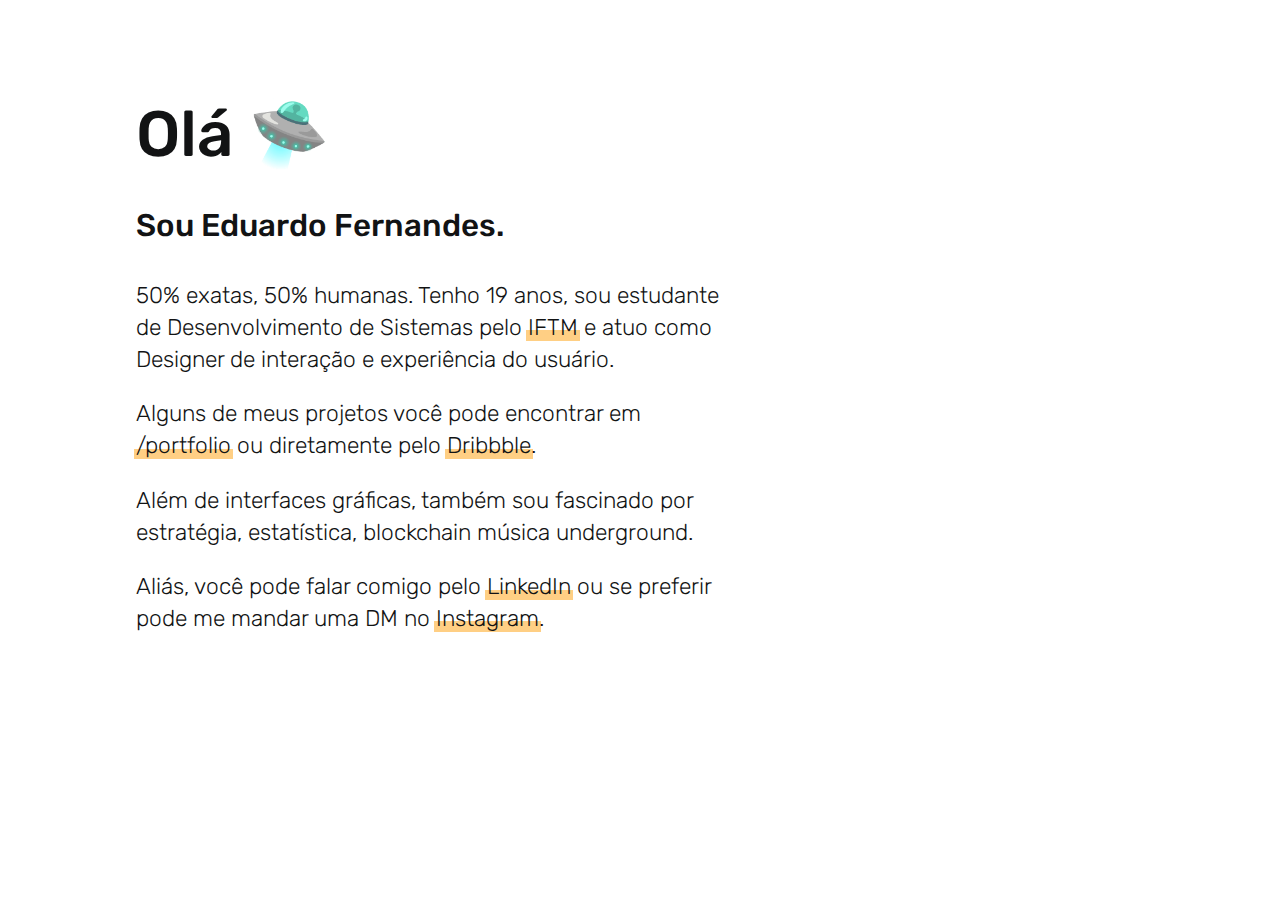
==== index.html @ 92092653 "Ser ou não ser? Eis a questão" ====
<!DOCTYPE html>
<html lang="pt-BR">

<head>
  <meta charset="UTF-8" />

  <title>Eduardo Fernandes — Designer de Produtos Digitais</title>
  <meta name="title" content="Eduardo Fernandes — Designer de Produtos Digitais">
  <meta name="description"
    content="Jovem Freelancer de UX/UI em Uberaba - MG. Quer saber mais sobre mim e como eu poso agregar em seu projeto de tecnologia?">

  <!-- Facebook -->
  <meta property="og:type" content="website">
  <meta property="og:url" content="https://frontedu.me/">
  <meta property="og:title" content="Eduardo Fernandes — Designer de Produtos Digitais">
  <meta property="og:description"
    content="Jovem Freelancer de UX/UI em Uberaba - MG. Quer saber mais sobre mim e como eu poso agregar em seu projeto de tecnologia?">
  <meta property="og:image" content="https://frontedu.me/assets/img/preview.png">

  <!-- Twitter -->
  <meta property="twitter:card" content="summary_large_image">
  <meta property="twitter:url" content="https://frontedu.me/">
  <meta property="twitter:title" content="Eduardo Fernandes — Designer de Produtos Digitais">
  <meta property="twitter:description"
    content="Jovem Freelancer de UX/UI em Uberaba - MG. Quer saber mais sobre mim e como eu poso agregar em seu projeto de tecnologia?">
  <meta property="twitter:image" content="https://frontedu.me/assets/img/preview.png">

  <link rel="icon" href="assets/favicon.ico" type="image/ico" />
  <meta name="viewport" content="width=device-width, initial-scale=1" />
  <meta http-equiv="X-UA-Compatible" content="IE=edge" />

  <style>
    @import url("https://fonts.googleapis.com/css2?family=Rubik:wght@300;500;700&display=swap");

    body {
      font-family: "Rubik", -apple-system, BlinkMacSystemFont, "Segoe UI", Roboto, Ubuntu, Cantarell, "Open Sans", sans-serif;
      font-size: calc(10px + 0.33vw);
      -webkit-font-smoothing: antialiased;
      padding: 5vh 10vw;
      color: #121314;
    }

    h1 {
      font-size: 4.5em;
      font-weight: 500;
      margin-bottom: 0;
    }

    h2 {
      font-weight: 500;
      font-size: 2.2em;
      line-height: 1.8;
    }

    p {
      font-size: 1.6em;
      font-weight: 300;
      line-height: 1.4;
      max-width: 26em;
    }

    a {
      text-decoration: none;
      color: #121314;
      position: relative;
    }

    a:after {
      content: "";
      position: absolute;
      z-index: -1;
      top: 60%;
      left: -0.1em;
      right: -0.1em;
      bottom: 0;
      transition: top 125ms cubic-bezier(0, 0.8, 0.13, 1);
      background-color: rgba(255, 159, 10, 0.5);
    }

    a:hover:after {
      top: 0%;
    }

    ::selection {
      background: rgba(255, 159, 10, 0.5);
      color: #000000;
    }

    ::-moz-selection {
      background: rgba(255, 159, 10, 0.5);
      color: #000000;
    }
  </style>

</head>

<body>
  <header>
    <h1>Olá 🛸</h1>
    <h2>
      Sou Eduardo Fernandes.
    </h2>
  </header>
  <main>
    <p>
      50% exatas, 50% humanas. Tenho 19 anos, sou estudante de Desenvolvimento de Sistemas pelo <a
        href="https://iftm.edu.br/uraparquetecnologico/cursos/graduacao-presencial/ads/matriz-curricular/"
        target="_blank">IFTM</a> e atuo como Designer de interação e experiência do usuário.
    </p>
    <p>Alguns de meus projetos você pode encontrar em <a href="portfolio.html">/portfolio</a> ou diretamente pelo <a
        target="blank" href="https://dribbble.com/frontedu">Dribbble</a>.</p>
    <p>
      Além de interfaces gráficas, também sou fascinado por estratégia, estatística, blockchain música underground.
    </p>
  </main>
  <footer>
    <p>Aliás, você pode falar comigo pelo <a href="https://br.linkedin.com/in/frontedu" target="_blank">LinkedIn</a> ou
      se preferir pode me mandar uma DM no <a href="https://instagram.com/frontedu" target="_blank">Instagram</a>.</p>
  </footer>
</body>

</html>
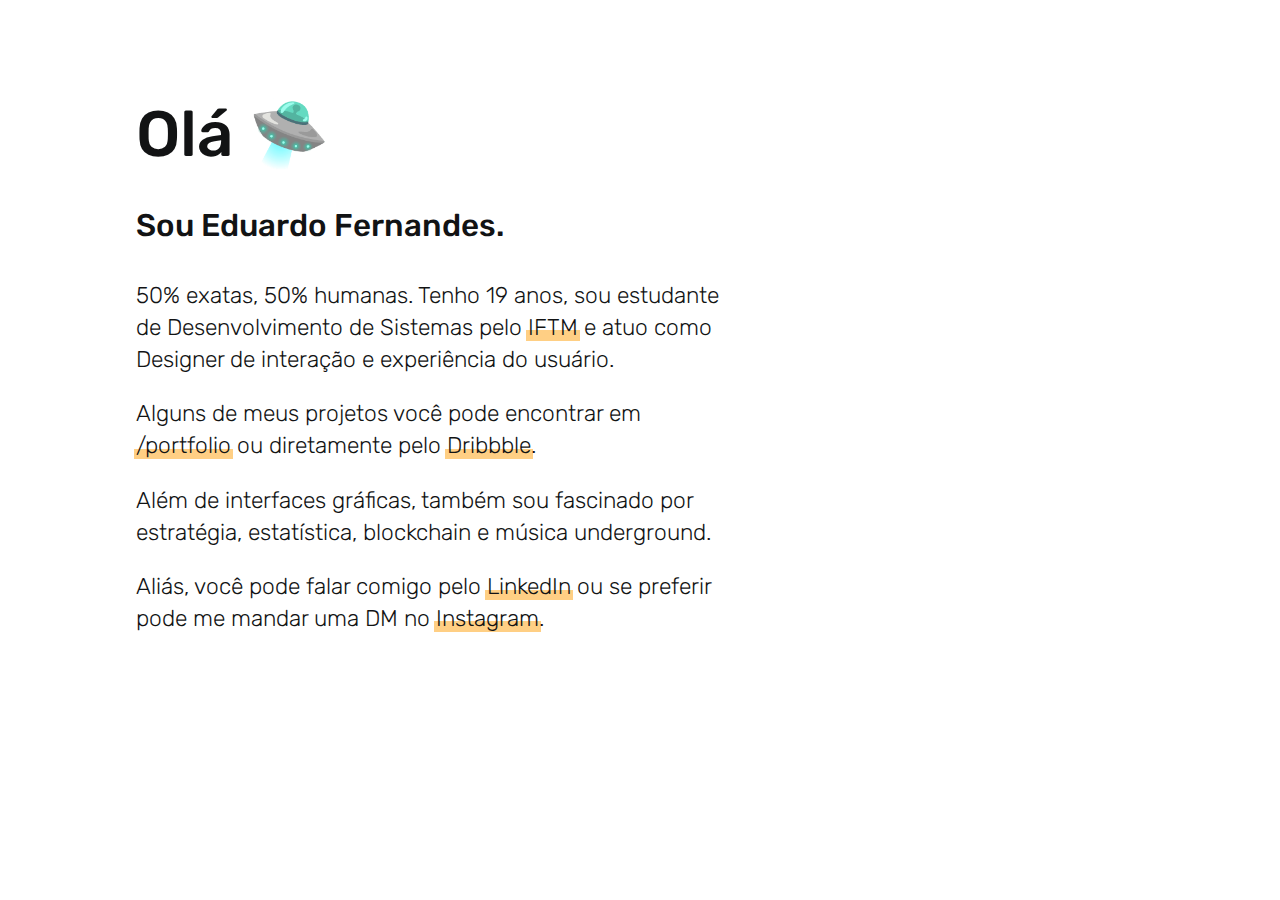
==== commit 25c6a5d6: "Update index.html" ====
--- a/index.html
+++ b/index.html
@@ -110,7 +110,7 @@
     <p>Alguns de meus projetos você pode encontrar em <a href="portfolio.html">/portfolio</a> ou diretamente pelo <a
         target="blank" href="https://dribbble.com/frontedu">Dribbble</a>.</p>
     <p>
-      Além de interfaces gráficas, também sou fascinado por estratégia, estatística, blockchain música underground.
+      Além de interfaces gráficas, também sou fascinado por estratégia, estatística, blockchain e música underground.
     </p>
   </main>
   <footer>
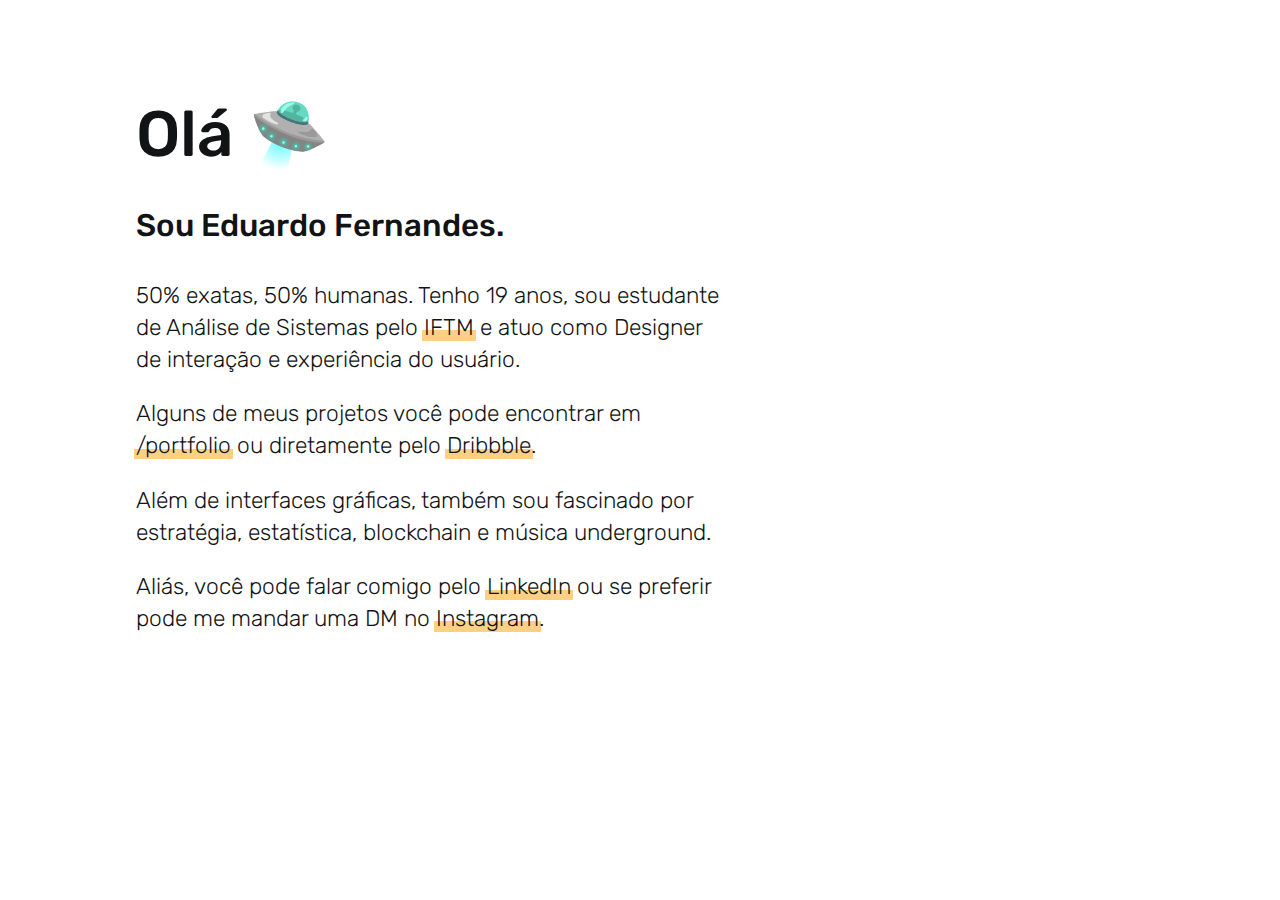
==== commit 6ff4e3ca: "texto" ====
--- a/index.html
+++ b/index.html
@@ -103,7 +103,7 @@
   </header>
   <main>
     <p>
-      50% exatas, 50% humanas. Tenho 19 anos, sou estudante de Desenvolvimento de Sistemas pelo <a
+      50% exatas, 50% humanas. Tenho 19 anos, sou estudante de Análise de Sistemas pelo <a
         href="https://iftm.edu.br/uraparquetecnologico/cursos/graduacao-presencial/ads/matriz-curricular/"
         target="_blank">IFTM</a> e atuo como Designer de interação e experiência do usuário.
     </p>
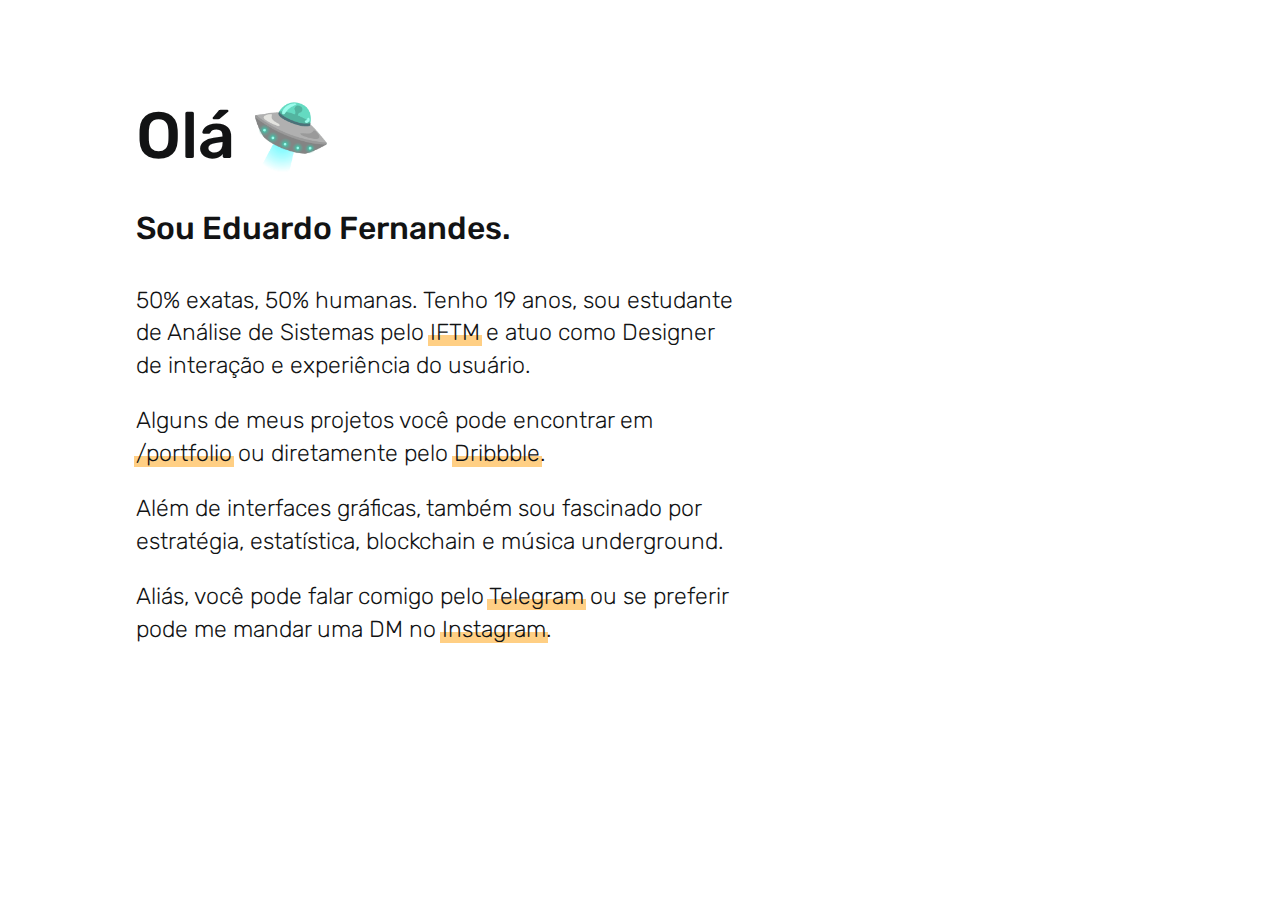
==== commit a7419183: "Novos links" ====
--- a/index.html
+++ b/index.html
@@ -34,7 +34,7 @@
 
     body {
       font-family: "Rubik", -apple-system, BlinkMacSystemFont, "Segoe UI", Roboto, Ubuntu, Cantarell, "Open Sans", sans-serif;
-      font-size: calc(10px + 0.33vw);
+      font-size: calc(10px + 0.35vw);
       -webkit-font-smoothing: antialiased;
       padding: 5vh 10vw;
       color: #121314;
@@ -73,7 +73,7 @@
       left: -0.1em;
       right: -0.1em;
       bottom: 0;
-      transition: top 125ms cubic-bezier(0, 0.8, 0.13, 1);
+      transition: top 175ms cubic-bezier(0, 0.8, 0.13, 1);
       background-color: rgba(255, 159, 10, 0.5);
     }
 
@@ -114,8 +114,8 @@
     </p>
   </main>
   <footer>
-    <p>Aliás, você pode falar comigo pelo <a href="https://br.linkedin.com/in/frontedu" target="_blank">LinkedIn</a> ou
-      se preferir pode me mandar uma DM no <a href="https://instagram.com/frontedu" target="_blank">Instagram</a>.</p>
+    <p>Aliás, você pode falar comigo pelo <a href="https://t.me/frontedu" target="_blank">Telegram</a> ou
+      se preferir pode me mandar uma DM no <a href="https://instagr.am/frontedu" target="_blank">Instagram</a>.</p>
   </footer>
 </body>
 
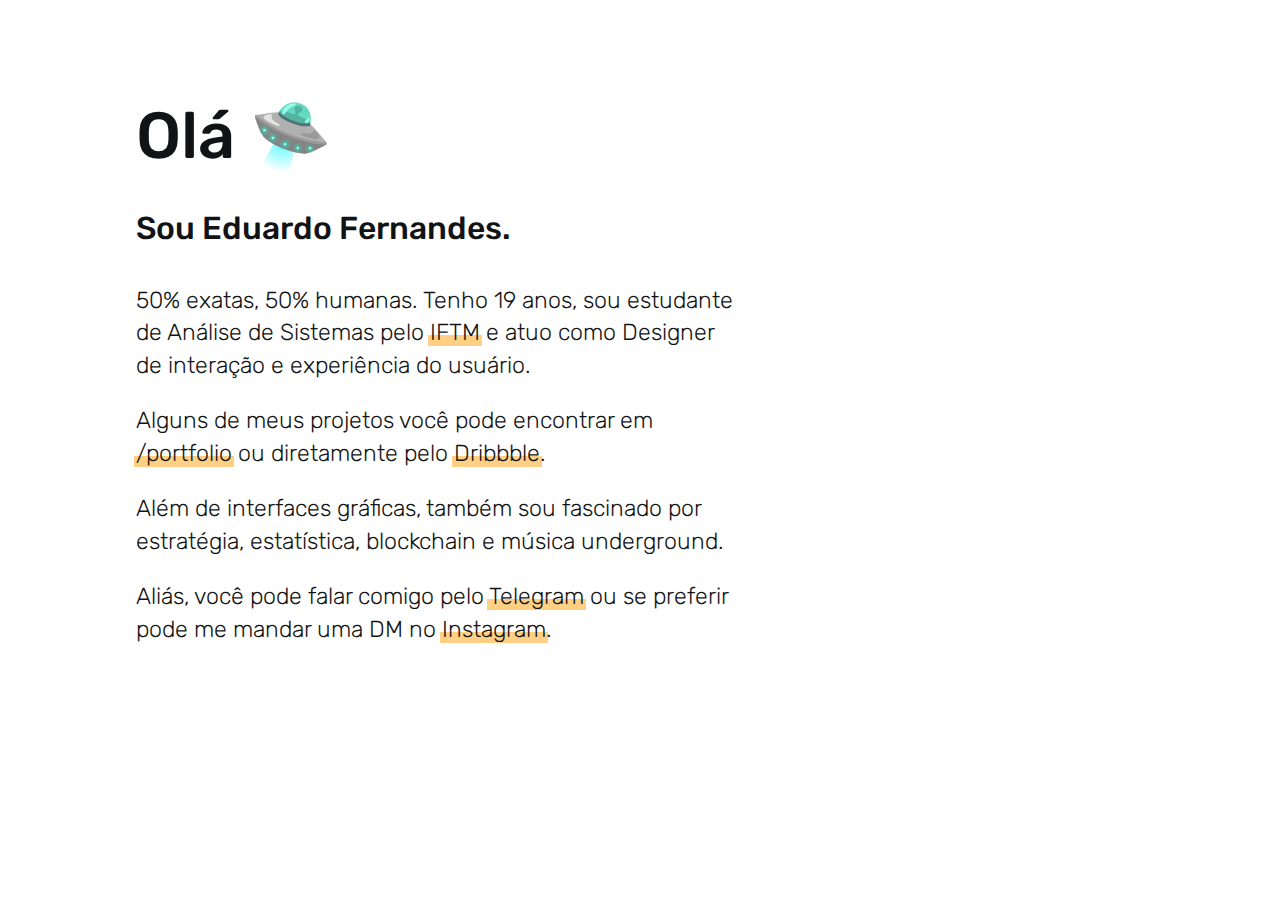
==== commit 50da06ad: ":))))" ====
--- a/index.html
+++ b/index.html
@@ -7,14 +7,14 @@
   <title>Eduardo Fernandes — Designer de Produtos Digitais</title>
   <meta name="title" content="Eduardo Fernandes — Designer de Produtos Digitais">
   <meta name="description"
-    content="Jovem Freelancer de UX/UI em Uberaba - MG. Quer saber mais sobre mim e como eu poso agregar em seu projeto de tecnologia?">
+    content="Jovem de UX/UI e ADS em Uberaba. Quer saber mais sobre mim e como eu agrego em um projeto de sistemas?">
 
   <!-- Facebook -->
   <meta property="og:type" content="website">
   <meta property="og:url" content="https://frontedu.me/">
   <meta property="og:title" content="Eduardo Fernandes — Designer de Produtos Digitais">
   <meta property="og:description"
-    content="Jovem Freelancer de UX/UI em Uberaba - MG. Quer saber mais sobre mim e como eu poso agregar em seu projeto de tecnologia?">
+    content="Jovem de UX/UI e ADS em Uberaba. Quer saber mais sobre mim e como eu agrego em um projeto de sistemas?">
   <meta property="og:image" content="https://frontedu.me/assets/img/preview.png">
 
   <!-- Twitter -->
@@ -22,7 +22,7 @@
   <meta property="twitter:url" content="https://frontedu.me/">
   <meta property="twitter:title" content="Eduardo Fernandes — Designer de Produtos Digitais">
   <meta property="twitter:description"
-    content="Jovem Freelancer de UX/UI em Uberaba - MG. Quer saber mais sobre mim e como eu poso agregar em seu projeto de tecnologia?">
+    content="Jovem de UX/UI e ADS em Uberaba. Quer saber mais sobre mim e como eu agrego em um projeto de sistemas?">
   <meta property="twitter:image" content="https://frontedu.me/assets/img/preview.png">
 
   <link rel="icon" href="assets/favicon.ico" type="image/ico" />
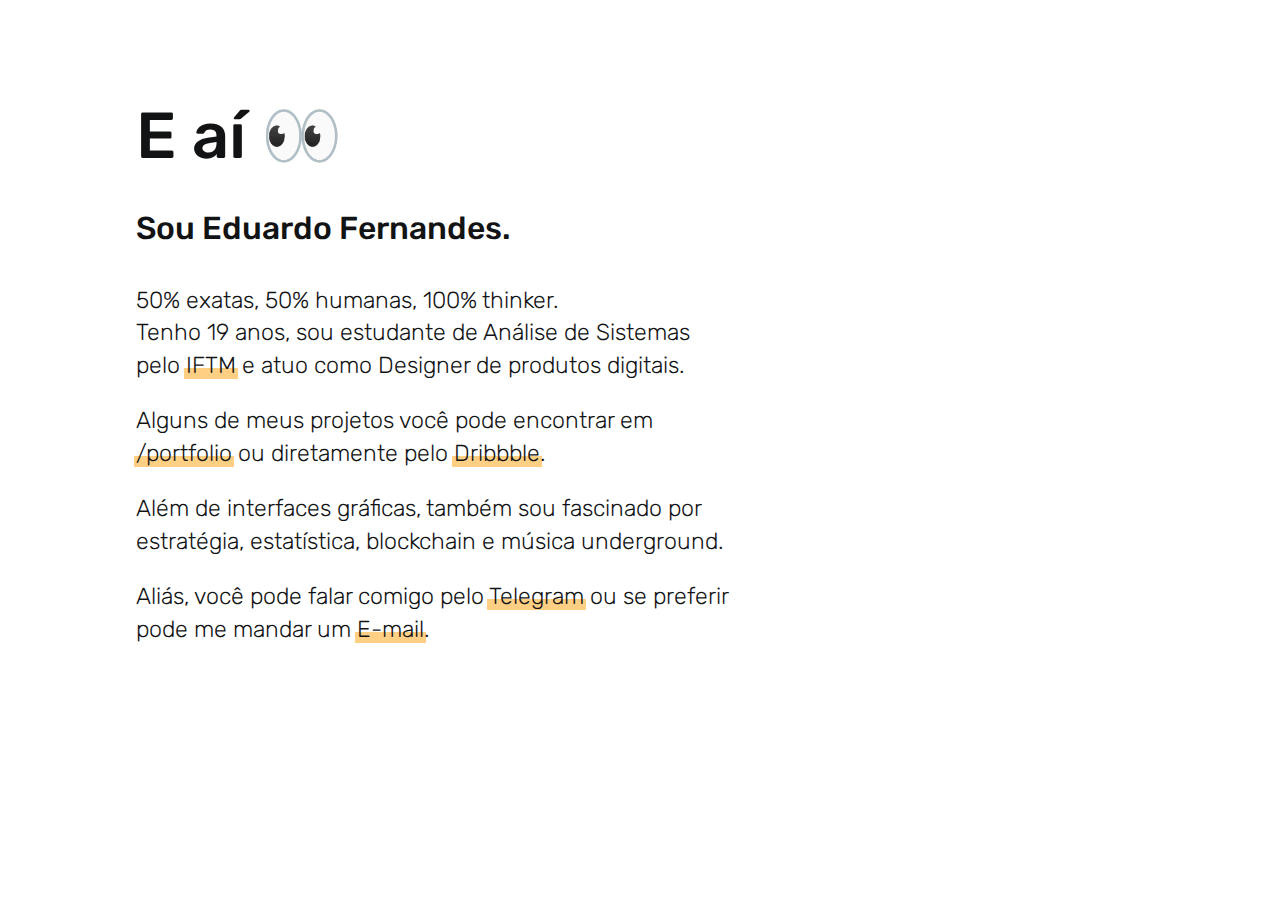
==== commit 9f62b254: "2.0? rsrs" ====
--- a/index.html
+++ b/index.html
@@ -96,16 +96,16 @@
 
 <body>
   <header>
-    <h1>Olá 🛸</h1>
+    <h1>E aí 👀</h1>
     <h2>
       Sou Eduardo Fernandes.
     </h2>
   </header>
   <main>
     <p>
-      50% exatas, 50% humanas. Tenho 19 anos, sou estudante de Análise de Sistemas pelo <a
+      50% exatas, 50% humanas, 100% thinker.<br>Tenho 19 anos, sou estudante de Análise de Sistemas pelo <a
         href="https://iftm.edu.br/uraparquetecnologico/cursos/graduacao-presencial/ads/matriz-curricular/"
-        target="_blank">IFTM</a> e atuo como Designer de interação e experiência do usuário.
+        target="_blank">IFTM</a> e atuo como Designer de produtos digitais.
     </p>
     <p>Alguns de meus projetos você pode encontrar em <a href="portfolio.html">/portfolio</a> ou diretamente pelo <a
         target="blank" href="https://dribbble.com/frontedu">Dribbble</a>.</p>
@@ -115,7 +115,7 @@
   </main>
   <footer>
     <p>Aliás, você pode falar comigo pelo <a href="https://t.me/frontedu" target="_blank">Telegram</a> ou
-      se preferir pode me mandar uma DM no <a href="https://instagr.am/frontedu" target="_blank">Instagram</a>.</p>
+      se preferir pode me mandar um <a href="mailto:eu@frontedu.me" target="_blank">E-mail</a>.</p>
   </footer>
 </body>
 
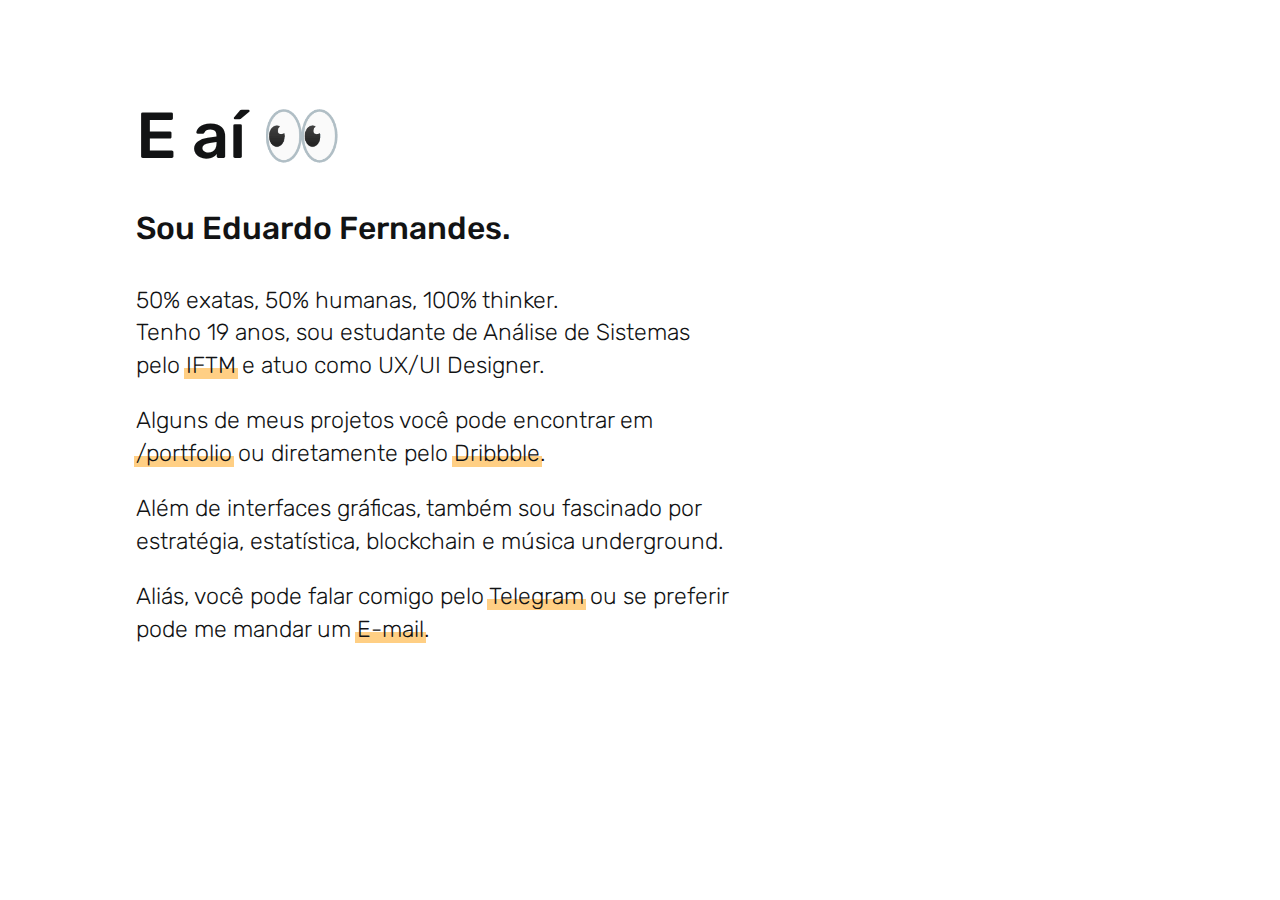
==== commit d0177192: "tic poc tic prey" ====
--- a/index.html
+++ b/index.html
@@ -4,25 +4,25 @@
 <head>
   <meta charset="UTF-8" />
 
-  <title>Eduardo Fernandes — Designer de Produtos Digitais</title>
-  <meta name="title" content="Eduardo Fernandes — Designer de Produtos Digitais">
+  <title>Eduardo Fernandes — Designer de interação</title>
+  <meta name="title" content="Eduardo Fernandes — Designer de Interação">
   <meta name="description"
-    content="Jovem de UX/UI e ADS em Uberaba. Quer saber mais sobre mim e como eu agrego em um projeto de sistemas?">
+    content="Estudioso de UX/UI cursando Sistemas em Uberaba. Se tem desafio tem a mim buscando solucioná-lo.">
 
   <!-- Facebook -->
   <meta property="og:type" content="website">
   <meta property="og:url" content="https://frontedu.me/">
-  <meta property="og:title" content="Eduardo Fernandes — Designer de Produtos Digitais">
+  <meta property="og:title" content="Designer de Interação">
   <meta property="og:description"
-    content="Jovem de UX/UI e ADS em Uberaba. Quer saber mais sobre mim e como eu agrego em um projeto de sistemas?">
+    content="Estudioso de UX/UI cursando Sistemas em Uberaba. Se tem desafio tem a mim buscando solucioná-lo.">
   <meta property="og:image" content="https://frontedu.me/assets/img/preview.png">
 
   <!-- Twitter -->
   <meta property="twitter:card" content="summary_large_image">
   <meta property="twitter:url" content="https://frontedu.me/">
-  <meta property="twitter:title" content="Eduardo Fernandes — Designer de Produtos Digitais">
+  <meta property="twitter:title" content="Designer de Interação">
   <meta property="twitter:description"
-    content="Jovem de UX/UI e ADS em Uberaba. Quer saber mais sobre mim e como eu agrego em um projeto de sistemas?">
+    content="Estudioso de UX/UI cursando Sistemas em Uberaba. Se tem desafio tem a mim buscando solucioná-lo.">
   <meta property="twitter:image" content="https://frontedu.me/assets/img/preview.png">
 
   <link rel="icon" href="assets/favicon.ico" type="image/ico" />
@@ -105,7 +105,7 @@
     <p>
       50% exatas, 50% humanas, 100% thinker.<br>Tenho 19 anos, sou estudante de Análise de Sistemas pelo <a
         href="https://iftm.edu.br/uraparquetecnologico/cursos/graduacao-presencial/ads/matriz-curricular/"
-        target="_blank">IFTM</a> e atuo como Designer de produtos digitais.
+        target="_blank">IFTM</a> e atuo como UX/UI Designer.
     </p>
     <p>Alguns de meus projetos você pode encontrar em <a href="portfolio.html">/portfolio</a> ou diretamente pelo <a
         target="blank" href="https://dribbble.com/frontedu">Dribbble</a>.</p>
